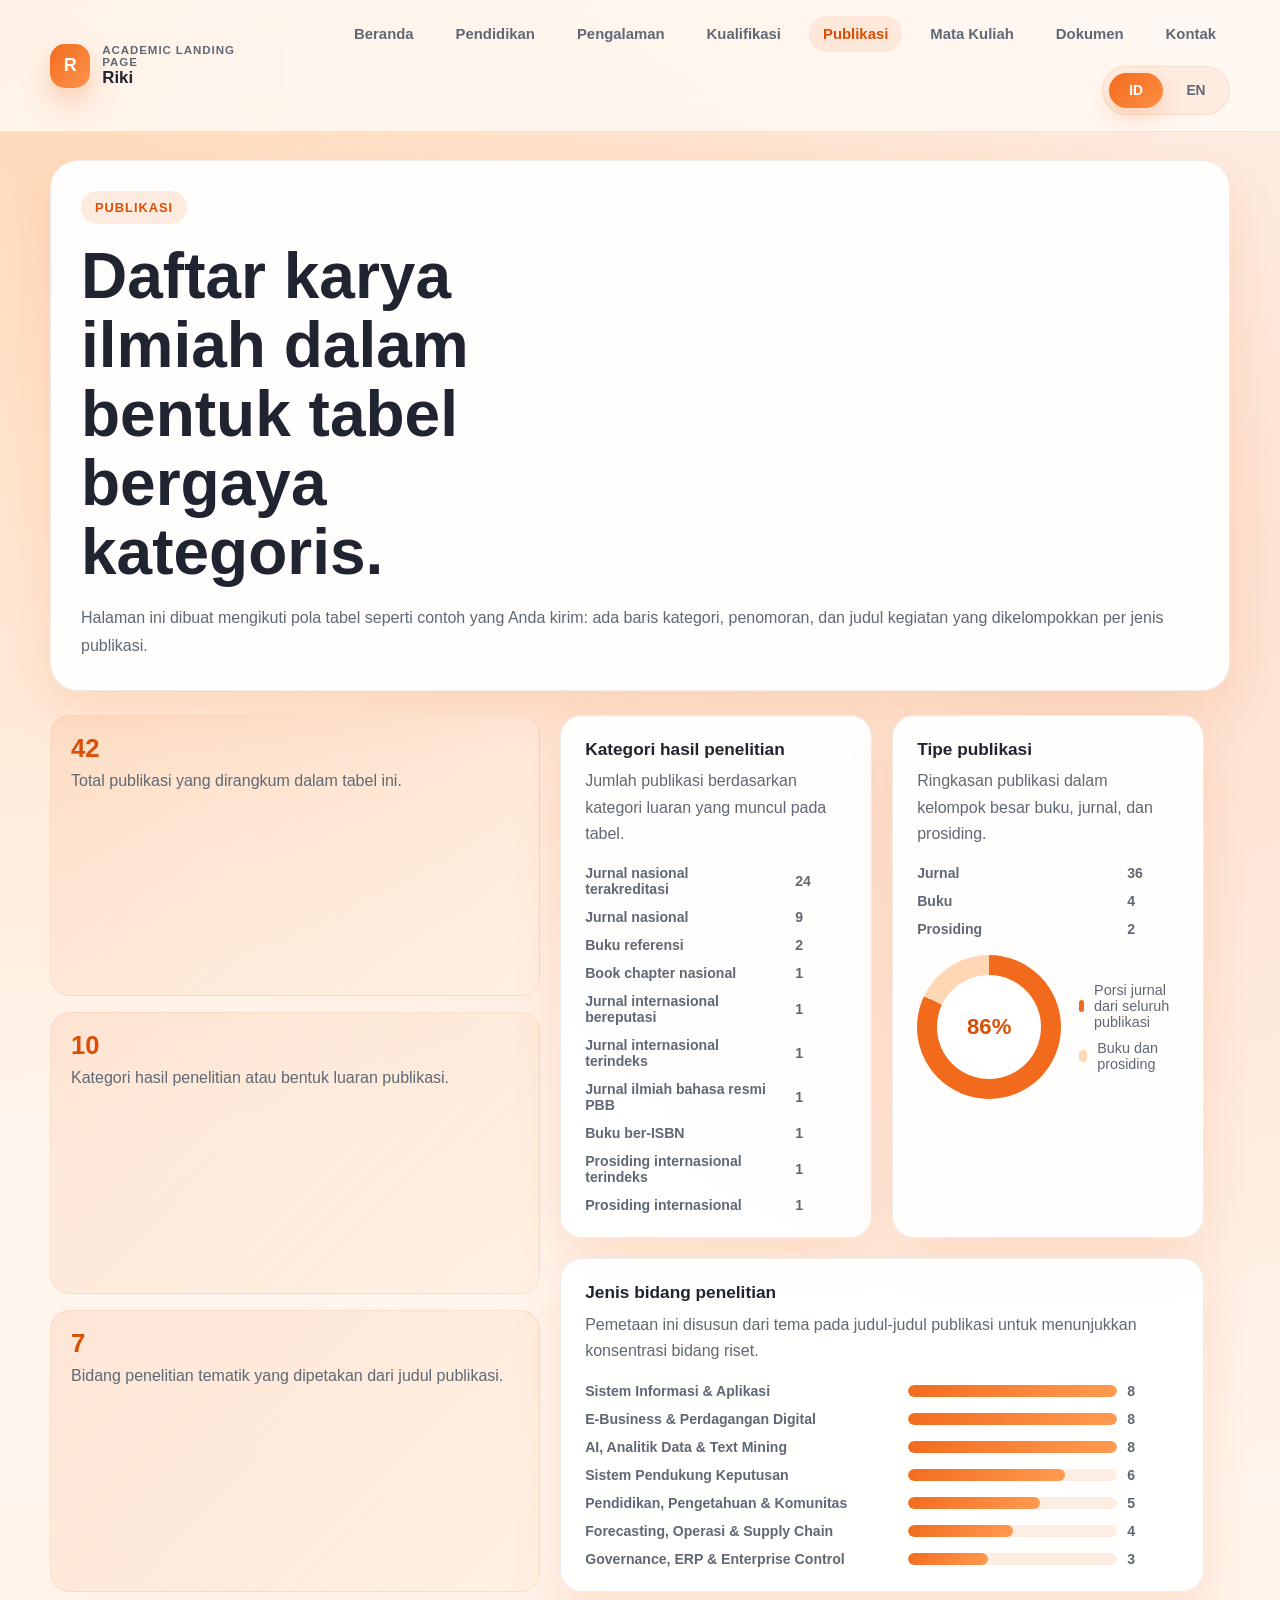
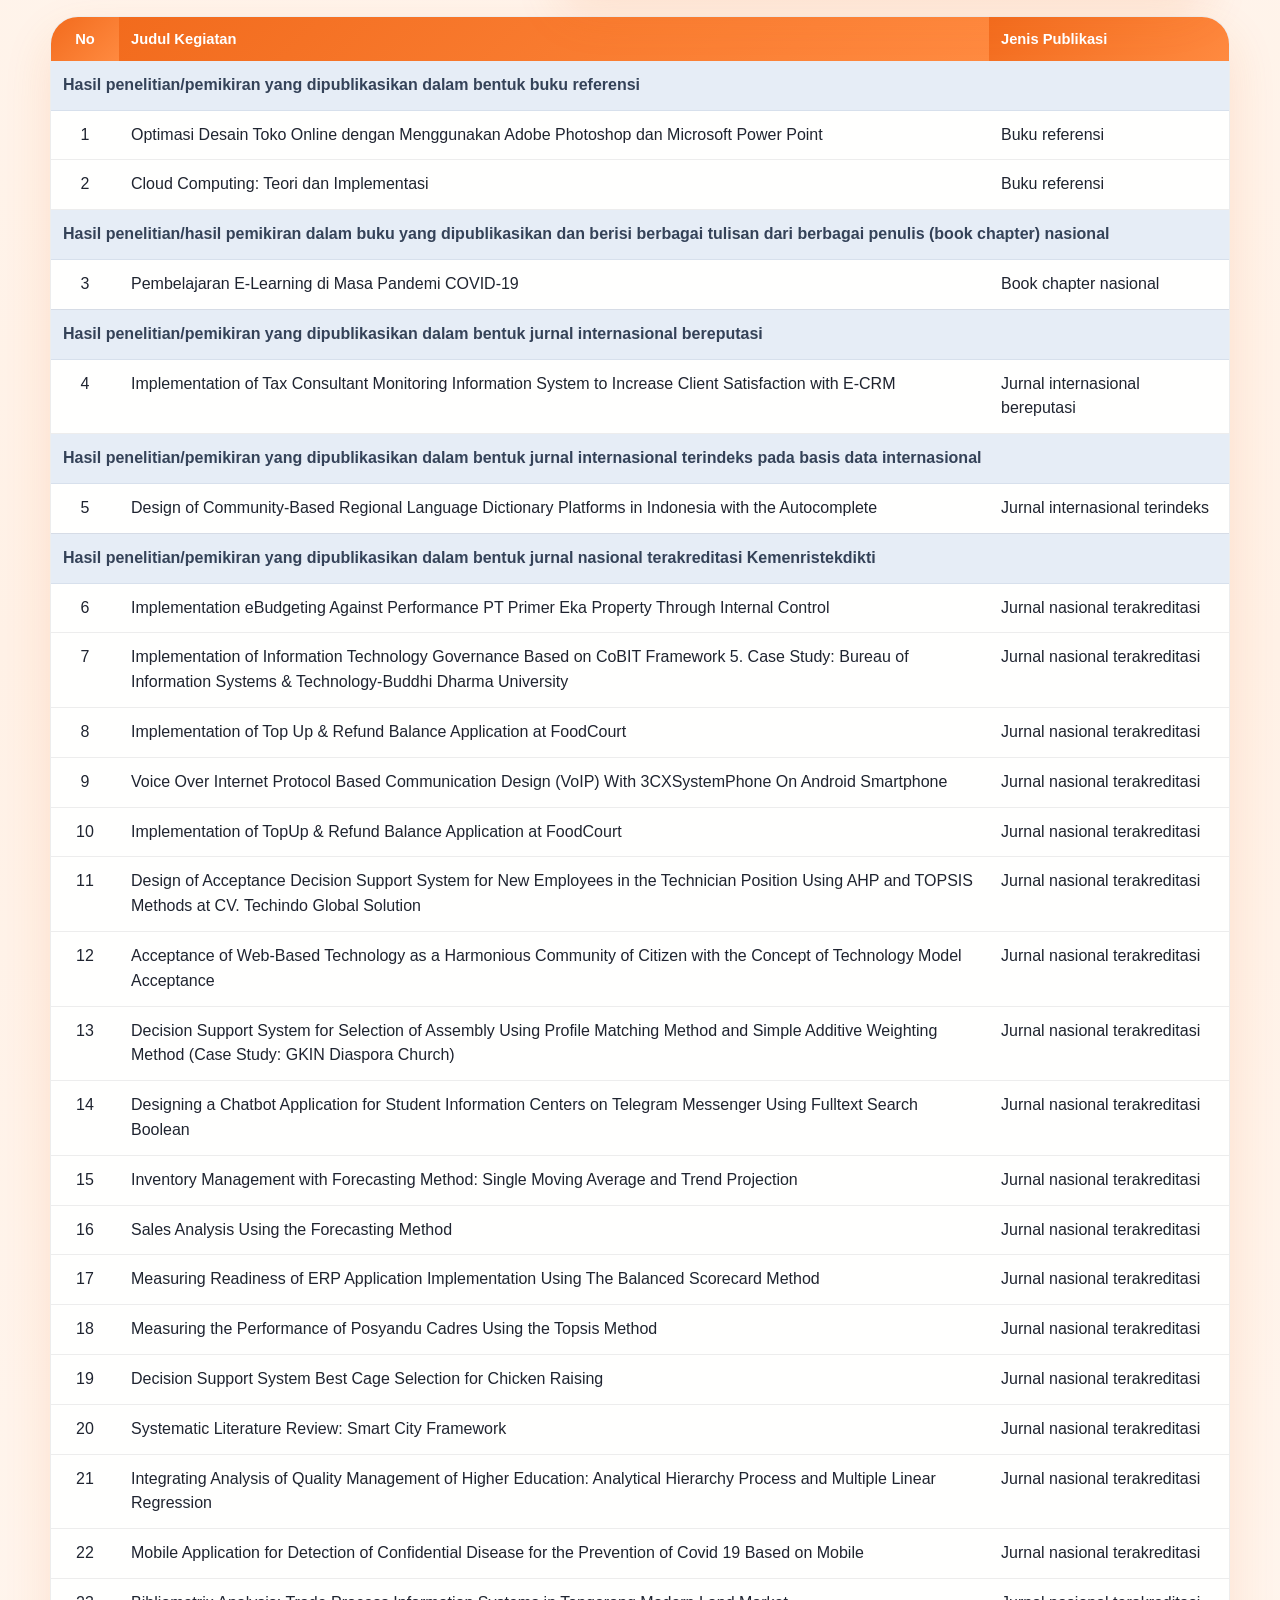
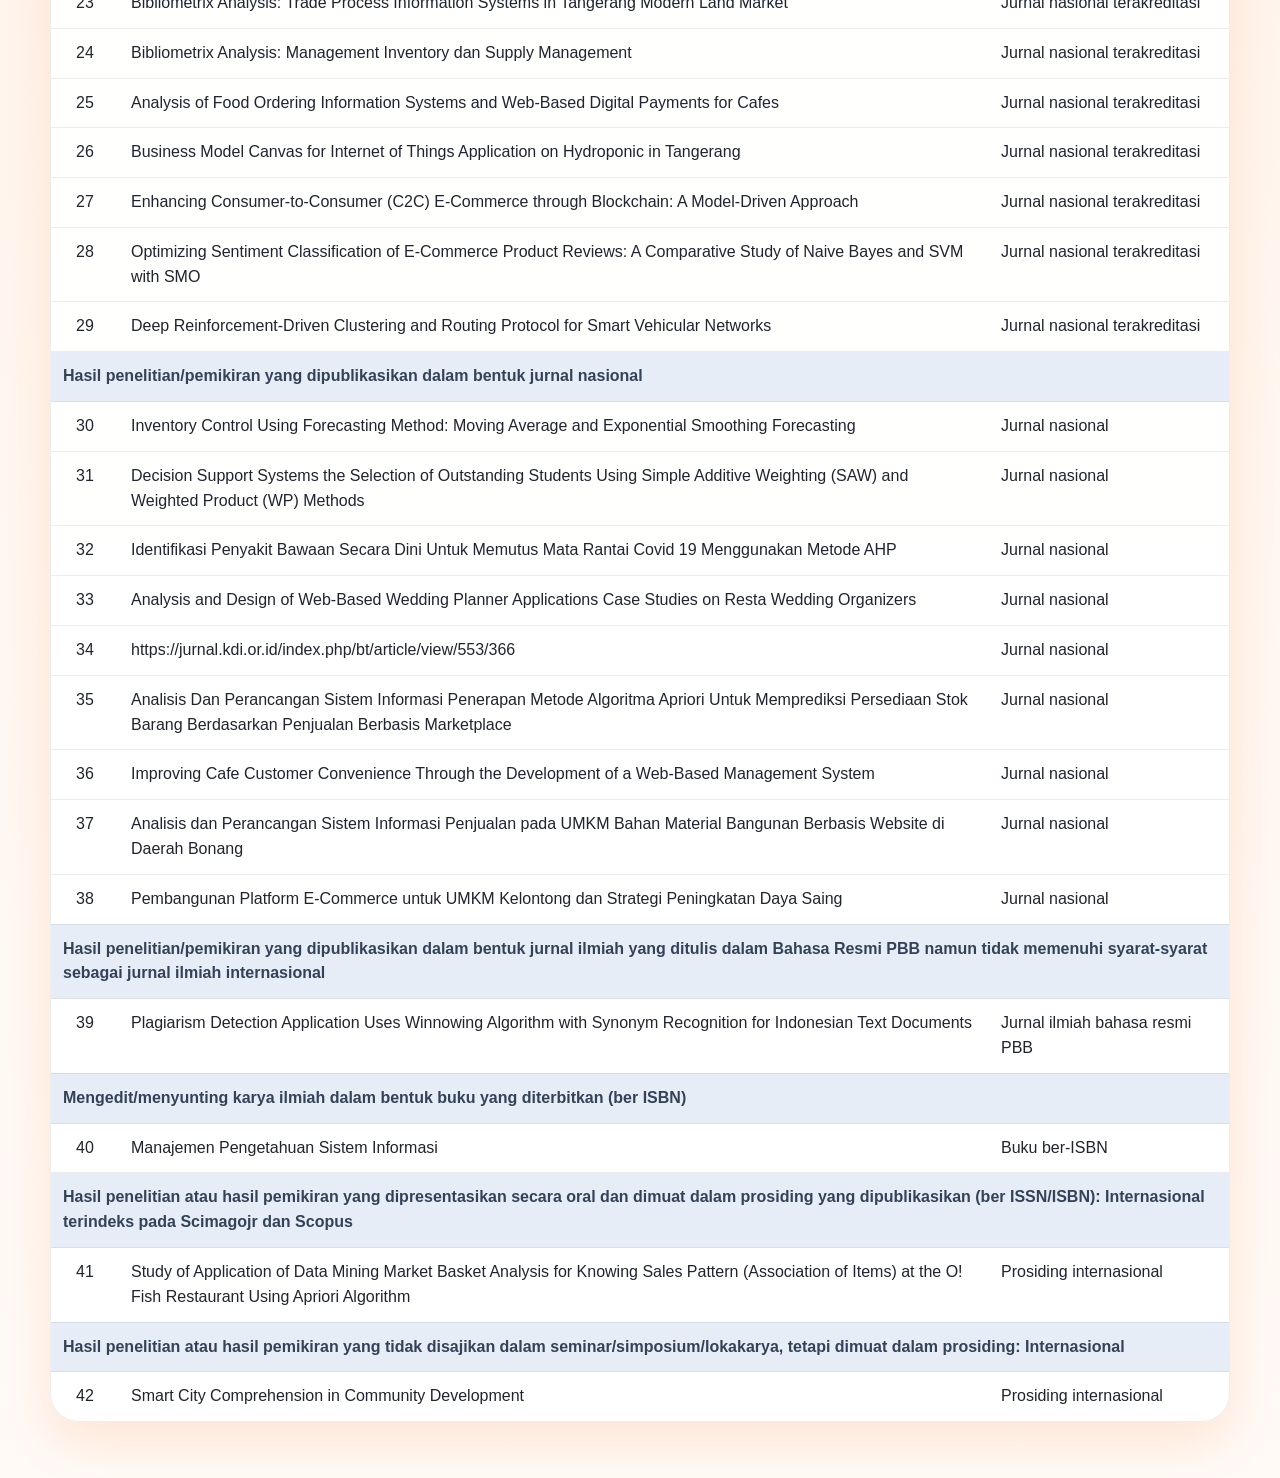
==== publikasi.html @ 432d778d "Initial site upload" ====
<!DOCTYPE html>
<html lang="id">
<head>
  <meta charset="UTF-8">
  <meta name="viewport" content="width=device-width, initial-scale=1.0">
  <title>Riki | Publikasi</title>
  <link rel="stylesheet" href="site.css">
</head>
<body data-title-id="Riki | Publikasi" data-title-en="Riki | Publications">
  <header class="site-header">
    <div class="container nav">
      <a class="brand" href="index.html">
        <div class="brand-mark">R</div>
        <div class="brand-copy">
          <small>Academic Landing Page</small>
          <strong>Riki</strong>
        </div>
      </a>
      <div class="nav-tools">
        <nav class="nav-links">
          <a href="index.html"><span class="lang-id">Beranda</span><span class="lang-en">Home</span></a>
          <a href="pendidikan.html"><span class="lang-id">Pendidikan</span><span class="lang-en">Education</span></a>
          <a href="pengalaman.html"><span class="lang-id">Pengalaman</span><span class="lang-en">Experience</span></a>
          <a href="kualifikasi.html"><span class="lang-id">Kualifikasi</span><span class="lang-en">Qualifications</span></a>
          <a class="active" href="publikasi.html"><span class="lang-id">Publikasi</span><span class="lang-en">Publications</span></a>
          <a href="mata-kuliah.html"><span class="lang-id">Mata Kuliah</span><span class="lang-en">Courses</span></a>
          <a href="dokumen.html"><span class="lang-id">Dokumen</span><span class="lang-en">Documents</span></a>
          <a href="kontak.html"><span class="lang-id">Kontak</span><span class="lang-en">Contact</span></a>
        </nav>
        <div class="lang-switcher" aria-label="Language switcher">
          <button class="lang-button" data-lang-switch="id" type="button">ID</button>
          <button class="lang-button" data-lang-switch="en" type="button">EN</button>
        </div>
      </div>
    </div>
  </header>
  <main>
    <section class="container page-hero">
      <span class="eyebrow"><span class="lang-id">Publikasi</span><span class="lang-en">Publications</span></span>
      <h1><span class="lang-id">Daftar karya ilmiah dalam bentuk tabel bergaya kategoris.</span><span class="lang-en">Scientific works listed in a categorized table format.</span></h1>
      <p>
        <span class="lang-id">Halaman ini dibuat mengikuti pola tabel seperti contoh yang Anda kirim: ada baris kategori, penomoran, dan judul kegiatan yang dikelompokkan per jenis publikasi.</span>
        <span class="lang-en">This page follows the table pattern from your example: category rows, numbering, and activity titles grouped by publication type.</span>
      </p>
    </section>
    <section class="container" style="margin-top: 24px;">
      <div class="dashboard-grid">
        <div class="dashboard-summary">
          <div class="summary-strip">
            <strong>42</strong>
            <span><span class="lang-id">Total publikasi yang dirangkum dalam tabel ini.</span><span class="lang-en">Total publications summarized in this table.</span></span>
          </div>
          <div class="summary-strip">
            <strong>10</strong>
            <span><span class="lang-id">Kategori hasil penelitian atau bentuk luaran publikasi.</span><span class="lang-en">Research-output categories or publication outcome forms.</span></span>
          </div>
          <div class="summary-strip">
            <strong>7</strong>
            <span><span class="lang-id">Bidang penelitian tematik yang dipetakan dari judul publikasi.</span><span class="lang-en">Thematic research fields mapped from publication titles.</span></span>
          </div>
        </div>
        <div class="chart-grid">
          <article class="chart-card">
            <h3><span class="lang-id">Kategori hasil penelitian</span><span class="lang-en">Research output categories</span></h3>
            <p><span class="lang-id">Jumlah publikasi berdasarkan kategori luaran yang muncul pada tabel.</span><span class="lang-en">Number of publications by output categories shown in the table.</span></p>
            <div class="bar-chart">
              <div class="bar-row bar-row-wide">
                <span><span class="lang-id">Jurnal nasional terakreditasi</span><span class="lang-en">Accredited national journal</span></span>
                <div class="bar-track"><div class="bar-fill" style="width: 100%;"></div></div>
                <span>24</span>
              </div>
              <div class="bar-row bar-row-wide">
                <span><span class="lang-id">Jurnal nasional</span><span class="lang-en">National journal</span></span>
                <div class="bar-track"><div class="bar-fill" style="width: 38%;"></div></div>
                <span>9</span>
              </div>
              <div class="bar-row bar-row-wide">
                <span><span class="lang-id">Buku referensi</span><span class="lang-en">Reference book</span></span>
                <div class="bar-track"><div class="bar-fill" style="width: 8%;"></div></div>
                <span>2</span>
              </div>
              <div class="bar-row bar-row-wide">
                <span><span class="lang-id">Book chapter nasional</span><span class="lang-en">National book chapter</span></span>
                <div class="bar-track"><div class="bar-fill" style="width: 4%;"></div></div>
                <span>1</span>
              </div>
              <div class="bar-row bar-row-wide">
                <span><span class="lang-id">Jurnal internasional bereputasi</span><span class="lang-en">Reputable international journal</span></span>
                <div class="bar-track"><div class="bar-fill" style="width: 4%;"></div></div>
                <span>1</span>
              </div>
              <div class="bar-row bar-row-wide">
                <span><span class="lang-id">Jurnal internasional terindeks</span><span class="lang-en">Indexed international journal</span></span>
                <div class="bar-track"><div class="bar-fill" style="width: 4%;"></div></div>
                <span>1</span>
              </div>
              <div class="bar-row bar-row-wide">
                <span><span class="lang-id">Jurnal ilmiah bahasa resmi PBB</span><span class="lang-en">UN-language scientific journal</span></span>
                <div class="bar-track"><div class="bar-fill" style="width: 4%;"></div></div>
                <span>1</span>
              </div>
              <div class="bar-row bar-row-wide">
                <span><span class="lang-id">Buku ber-ISBN</span><span class="lang-en">ISBN book</span></span>
                <div class="bar-track"><div class="bar-fill" style="width: 4%;"></div></div>
                <span>1</span>
              </div>
              <div class="bar-row bar-row-wide">
                <span><span class="lang-id">Prosiding internasional terindeks</span><span class="lang-en">Indexed international proceeding</span></span>
                <div class="bar-track"><div class="bar-fill" style="width: 4%;"></div></div>
                <span>1</span>
              </div>
              <div class="bar-row bar-row-wide">
                <span><span class="lang-id">Prosiding internasional</span><span class="lang-en">International proceeding</span></span>
                <div class="bar-track"><div class="bar-fill" style="width: 4%;"></div></div>
                <span>1</span>
              </div>
            </div>
          </article>
          <article class="chart-card">
            <h3><span class="lang-id">Tipe publikasi</span><span class="lang-en">Publication types</span></h3>
            <p><span class="lang-id">Ringkasan publikasi dalam kelompok besar buku, jurnal, dan prosiding.</span><span class="lang-en">Publication summary in the broader groups of books, journals, and proceedings.</span></p>
            <div class="bar-chart">
              <div class="bar-row bar-row-wide">
                <span><span class="lang-id">Jurnal</span><span class="lang-en">Journals</span></span>
                <div class="bar-track"><div class="bar-fill" style="width: 86%;"></div></div>
                <span>36</span>
              </div>
              <div class="bar-row bar-row-wide">
                <span><span class="lang-id">Buku</span><span class="lang-en">Books</span></span>
                <div class="bar-track"><div class="bar-fill" style="width: 10%;"></div></div>
                <span>4</span>
              </div>
              <div class="bar-row bar-row-wide">
                <span><span class="lang-id">Prosiding</span><span class="lang-en">Proceedings</span></span>
                <div class="bar-track"><div class="bar-fill" style="width: 5%;"></div></div>
                <span>2</span>
              </div>
            </div>
            <div class="donut-wrap">
              <div class="donut" data-value="86%"></div>
              <div class="legend">
                <div class="legend-item"><span class="legend-swatch"></span><span><span class="lang-id">Porsi jurnal dari seluruh publikasi</span><span class="lang-en">Journal share of all publications</span></span></div>
                <div class="legend-item"><span class="legend-swatch soft"></span><span><span class="lang-id">Buku dan prosiding</span><span class="lang-en">Books and proceedings</span></span></div>
              </div>
            </div>
          </article>
          <article class="chart-card" style="grid-column: 1 / -1;">
            <h3><span class="lang-id">Jenis bidang penelitian</span><span class="lang-en">Research field categories</span></h3>
            <p><span class="lang-id">Pemetaan ini disusun dari tema pada judul-judul publikasi untuk menunjukkan konsentrasi bidang riset.</span><span class="lang-en">This mapping is built from publication-title themes to show the concentration of research areas.</span></p>
            <div class="bar-chart">
              <div class="bar-row bar-row-wide">
                <span><span class="lang-id">Sistem Informasi & Aplikasi</span><span class="lang-en">Information Systems & Applications</span></span>
                <div class="bar-track"><div class="bar-fill" style="width: 100%;"></div></div>
                <span>8</span>
              </div>
              <div class="bar-row bar-row-wide">
                <span><span class="lang-id">E-Business & Perdagangan Digital</span><span class="lang-en">E-Business & Digital Commerce</span></span>
                <div class="bar-track"><div class="bar-fill" style="width: 100%;"></div></div>
                <span>8</span>
              </div>
              <div class="bar-row bar-row-wide">
                <span><span class="lang-id">AI, Analitik Data & Text Mining</span><span class="lang-en">AI, Data Analytics & Text Mining</span></span>
                <div class="bar-track"><div class="bar-fill" style="width: 100%;"></div></div>
                <span>8</span>
              </div>
              <div class="bar-row bar-row-wide">
                <span><span class="lang-id">Sistem Pendukung Keputusan</span><span class="lang-en">Decision Support Systems</span></span>
                <div class="bar-track"><div class="bar-fill" style="width: 75%;"></div></div>
                <span>6</span>
              </div>
              <div class="bar-row bar-row-wide">
                <span><span class="lang-id">Pendidikan, Pengetahuan & Komunitas</span><span class="lang-en">Education, Knowledge & Community</span></span>
                <div class="bar-track"><div class="bar-fill" style="width: 63%;"></div></div>
                <span>5</span>
              </div>
              <div class="bar-row bar-row-wide">
                <span><span class="lang-id">Forecasting, Operasi & Supply Chain</span><span class="lang-en">Forecasting, Operations & Supply Chain</span></span>
                <div class="bar-track"><div class="bar-fill" style="width: 50%;"></div></div>
                <span>4</span>
              </div>
              <div class="bar-row bar-row-wide">
                <span><span class="lang-id">Governance, ERP & Enterprise Control</span><span class="lang-en">Governance, ERP & Enterprise Control</span></span>
                <div class="bar-track"><div class="bar-fill" style="width: 38%;"></div></div>
                <span>3</span>
              </div>
            </div>
          </article>
        </div>
      </div>
    </section>
    <section class="container" style="margin-top: 24px;">
      <div class="table-wrap">
        <table>
          <thead>
            <tr>
              <th class="col-no">No</th>
              <th><span class="lang-id">Judul Kegiatan</span><span class="lang-en">Activity Title</span></th>
              <th class="col-type"><span class="lang-id">Jenis Publikasi</span><span class="lang-en">Publication Type</span></th>
            </tr>
          </thead>
          <tbody>
            <tr class="group-row"><td colspan="3">Hasil penelitian/pemikiran yang dipublikasikan dalam bentuk buku referensi</td></tr>
            <tr><td class="col-no">1</td><td>Optimasi Desain Toko Online dengan Menggunakan Adobe Photoshop dan Microsoft Power Point</td><td>Buku referensi</td></tr>
            <tr><td class="col-no">2</td><td>Cloud Computing: Teori dan Implementasi</td><td>Buku referensi</td></tr>

            <tr class="group-row"><td colspan="3">Hasil penelitian/hasil pemikiran dalam buku yang dipublikasikan dan berisi berbagai tulisan dari berbagai penulis (book chapter) nasional</td></tr>
            <tr><td class="col-no">3</td><td>Pembelajaran E-Learning di Masa Pandemi COVID-19</td><td>Book chapter nasional</td></tr>

            <tr class="group-row"><td colspan="3">Hasil penelitian/pemikiran yang dipublikasikan dalam bentuk jurnal internasional bereputasi</td></tr>
            <tr><td class="col-no">4</td><td>Implementation of Tax Consultant Monitoring Information System to Increase Client Satisfaction with E-CRM</td><td>Jurnal internasional bereputasi</td></tr>

            <tr class="group-row"><td colspan="3">Hasil penelitian/pemikiran yang dipublikasikan dalam bentuk jurnal internasional terindeks pada basis data internasional</td></tr>
            <tr><td class="col-no">5</td><td>Design of Community-Based Regional Language Dictionary Platforms in Indonesia with the Autocomplete</td><td>Jurnal internasional terindeks</td></tr>

            <tr class="group-row"><td colspan="3">Hasil penelitian/pemikiran yang dipublikasikan dalam bentuk jurnal nasional terakreditasi Kemenristekdikti</td></tr>
            <tr><td class="col-no">6</td><td>Implementation eBudgeting Against Performance PT Primer Eka Property Through Internal Control</td><td>Jurnal nasional terakreditasi</td></tr>
            <tr><td class="col-no">7</td><td>Implementation of Information Technology Governance Based on CoBIT Framework 5. Case Study: Bureau of Information Systems &amp; Technology-Buddhi Dharma University</td><td>Jurnal nasional terakreditasi</td></tr>
            <tr><td class="col-no">8</td><td>Implementation of Top Up &amp; Refund Balance Application at FoodCourt</td><td>Jurnal nasional terakreditasi</td></tr>
            <tr><td class="col-no">9</td><td>Voice Over Internet Protocol Based Communication Design (VoIP) With 3CXSystemPhone On Android Smartphone</td><td>Jurnal nasional terakreditasi</td></tr>
            <tr><td class="col-no">10</td><td>Implementation of TopUp &amp; Refund Balance Application at FoodCourt</td><td>Jurnal nasional terakreditasi</td></tr>
            <tr><td class="col-no">11</td><td>Design of Acceptance Decision Support System for New Employees in the Technician Position Using AHP and TOPSIS Methods at CV. Techindo Global Solution</td><td>Jurnal nasional terakreditasi</td></tr>
            <tr><td class="col-no">12</td><td>Acceptance of Web-Based Technology as a Harmonious Community of Citizen with the Concept of Technology Model Acceptance</td><td>Jurnal nasional terakreditasi</td></tr>
            <tr><td class="col-no">13</td><td>Decision Support System for Selection of Assembly Using Profile Matching Method and Simple Additive Weighting Method (Case Study: GKIN Diaspora Church)</td><td>Jurnal nasional terakreditasi</td></tr>
            <tr><td class="col-no">14</td><td>Designing a Chatbot Application for Student Information Centers on Telegram Messenger Using Fulltext Search Boolean</td><td>Jurnal nasional terakreditasi</td></tr>
            <tr><td class="col-no">15</td><td>Inventory Management with Forecasting Method: Single Moving Average and Trend Projection</td><td>Jurnal nasional terakreditasi</td></tr>
            <tr><td class="col-no">16</td><td>Sales Analysis Using the Forecasting Method</td><td>Jurnal nasional terakreditasi</td></tr>
            <tr><td class="col-no">17</td><td>Measuring Readiness of ERP Application Implementation Using The Balanced Scorecard Method</td><td>Jurnal nasional terakreditasi</td></tr>
            <tr><td class="col-no">18</td><td>Measuring the Performance of Posyandu Cadres Using the Topsis Method</td><td>Jurnal nasional terakreditasi</td></tr>
            <tr><td class="col-no">19</td><td>Decision Support System Best Cage Selection for Chicken Raising</td><td>Jurnal nasional terakreditasi</td></tr>
            <tr><td class="col-no">20</td><td>Systematic Literature Review: Smart City Framework</td><td>Jurnal nasional terakreditasi</td></tr>
            <tr><td class="col-no">21</td><td>Integrating Analysis of Quality Management of Higher Education: Analytical Hierarchy Process and Multiple Linear Regression</td><td>Jurnal nasional terakreditasi</td></tr>
            <tr><td class="col-no">22</td><td>Mobile Application for Detection of Confidential Disease for the Prevention of Covid 19 Based on Mobile</td><td>Jurnal nasional terakreditasi</td></tr>
            <tr><td class="col-no">23</td><td>Bibliometrix Analysis: Trade Process Information Systems in Tangerang Modern Land Market</td><td>Jurnal nasional terakreditasi</td></tr>
            <tr><td class="col-no">24</td><td>Bibliometrix Analysis: Management Inventory dan Supply Management</td><td>Jurnal nasional terakreditasi</td></tr>
            <tr><td class="col-no">25</td><td>Analysis of Food Ordering Information Systems and Web-Based Digital Payments for Cafes</td><td>Jurnal nasional terakreditasi</td></tr>
            <tr><td class="col-no">26</td><td>Business Model Canvas for Internet of Things Application on Hydroponic in Tangerang</td><td>Jurnal nasional terakreditasi</td></tr>
            <tr><td class="col-no">27</td><td>Enhancing Consumer-to-Consumer (C2C) E-Commerce through Blockchain: A Model-Driven Approach</td><td>Jurnal nasional terakreditasi</td></tr>
            <tr><td class="col-no">28</td><td>Optimizing Sentiment Classification of E-Commerce Product Reviews: A Comparative Study of Naive Bayes and SVM with SMO</td><td>Jurnal nasional terakreditasi</td></tr>
            <tr><td class="col-no">29</td><td>Deep Reinforcement-Driven Clustering and Routing Protocol for Smart Vehicular Networks</td><td>Jurnal nasional terakreditasi</td></tr>

            <tr class="group-row"><td colspan="3">Hasil penelitian/pemikiran yang dipublikasikan dalam bentuk jurnal nasional</td></tr>
            <tr><td class="col-no">30</td><td>Inventory Control Using Forecasting Method: Moving Average and Exponential Smoothing Forecasting</td><td>Jurnal nasional</td></tr>
            <tr><td class="col-no">31</td><td>Decision Support Systems the Selection of Outstanding Students Using Simple Additive Weighting (SAW) and Weighted Product (WP) Methods</td><td>Jurnal nasional</td></tr>
            <tr><td class="col-no">32</td><td>Identifikasi Penyakit Bawaan Secara Dini Untuk Memutus Mata Rantai Covid 19 Menggunakan Metode AHP</td><td>Jurnal nasional</td></tr>
            <tr><td class="col-no">33</td><td>Analysis and Design of Web-Based Wedding Planner Applications Case Studies on Resta Wedding Organizers</td><td>Jurnal nasional</td></tr>
            <tr><td class="col-no">34</td><td>https://jurnal.kdi.or.id/index.php/bt/article/view/553/366</td><td>Jurnal nasional</td></tr>
            <tr><td class="col-no">35</td><td>Analisis Dan Perancangan Sistem Informasi Penerapan Metode Algoritma Apriori Untuk Memprediksi Persediaan Stok Barang Berdasarkan Penjualan Berbasis Marketplace</td><td>Jurnal nasional</td></tr>
            <tr><td class="col-no">36</td><td>Improving Cafe Customer Convenience Through the Development of a Web-Based Management System</td><td>Jurnal nasional</td></tr>
            <tr><td class="col-no">37</td><td>Analisis dan Perancangan Sistem Informasi Penjualan pada UMKM Bahan Material Bangunan Berbasis Website di Daerah Bonang</td><td>Jurnal nasional</td></tr>
            <tr><td class="col-no">38</td><td>Pembangunan Platform E-Commerce untuk UMKM Kelontong dan Strategi Peningkatan Daya Saing</td><td>Jurnal nasional</td></tr>

            <tr class="group-row"><td colspan="3">Hasil penelitian/pemikiran yang dipublikasikan dalam bentuk jurnal ilmiah yang ditulis dalam Bahasa Resmi PBB namun tidak memenuhi syarat-syarat sebagai jurnal ilmiah internasional</td></tr>
            <tr><td class="col-no">39</td><td>Plagiarism Detection Application Uses Winnowing Algorithm with Synonym Recognition for Indonesian Text Documents</td><td>Jurnal ilmiah bahasa resmi PBB</td></tr>

            <tr class="group-row"><td colspan="3">Mengedit/menyunting karya ilmiah dalam bentuk buku yang diterbitkan (ber ISBN)</td></tr>
            <tr><td class="col-no">40</td><td>Manajemen Pengetahuan Sistem Informasi</td><td>Buku ber-ISBN</td></tr>

            <tr class="group-row"><td colspan="3">Hasil penelitian atau hasil pemikiran yang dipresentasikan secara oral dan dimuat dalam prosiding yang dipublikasikan (ber ISSN/ISBN): Internasional terindeks pada Scimagojr dan Scopus</td></tr>
            <tr><td class="col-no">41</td><td>Study of Application of Data Mining Market Basket Analysis for Knowing Sales Pattern (Association of Items) at the O! Fish Restaurant Using Apriori Algorithm</td><td>Prosiding internasional</td></tr>

            <tr class="group-row"><td colspan="3">Hasil penelitian atau hasil pemikiran yang tidak disajikan dalam seminar/simposium/lokakarya, tetapi dimuat dalam prosiding: Internasional</td></tr>
            <tr><td class="col-no">42</td><td>Smart City Comprehension in Community Development</td><td>Prosiding internasional</td></tr>
          </tbody>
        </table>
      </div>
    </section>
  </main>
  <script src="site.js"></script>
</body>
</html>
---- site.css ----
:root {
  --bg: #fff6ef;
  --surface: rgba(255, 255, 255, 0.94);
  --surface-strong: #ffffff;
  --ink: #1f2430;
  --muted: #5f6875;
  --orange: #f26b1d;
  --orange-deep: #d94f04;
  --orange-soft: #fff0e1;
  --line: rgba(31, 36, 48, 0.1);
  --shadow: 0 20px 48px rgba(242, 107, 29, 0.14);
  --radius-xl: 28px;
  --radius-lg: 22px;
  --radius-md: 16px;
  --max: 1180px;
}

* {
  box-sizing: border-box;
}

html {
  scroll-behavior: smooth;
}

body {
  margin: 0;
  color: var(--ink);
  font-family: Arial, Helvetica, sans-serif;
  background:
    radial-gradient(circle at top left, rgba(255, 172, 102, 0.45), transparent 24%),
    radial-gradient(circle at 85% 12%, rgba(242, 107, 29, 0.18), transparent 22%),
    linear-gradient(180deg, #fffaf5 0%, #fff1e6 48%, #fffaf6 100%);
}

body.site-locked {
  overflow: hidden;
}

body::before {
  content: "";
  position: fixed;
  inset: 0;
  pointer-events: none;
  background:
    linear-gradient(rgba(255, 255, 255, 0.45) 1px, transparent 1px),
    linear-gradient(90deg, rgba(255, 255, 255, 0.45) 1px, transparent 1px);
  background-size: 36px 36px;
  mask-image: linear-gradient(180deg, rgba(0, 0, 0, 0.45), transparent 80%);
  opacity: 0.18;
}

a {
  color: inherit;
  text-decoration: none;
}

img {
  display: block;
  max-width: 100%;
}

.container {
  width: min(calc(100% - 32px), var(--max));
  margin: 0 auto;
}

.site-header {
  position: sticky;
  top: 0;
  z-index: 20;
  backdrop-filter: blur(16px);
  background: rgba(255, 249, 244, 0.82);
  border-bottom: 1px solid rgba(31, 36, 48, 0.08);
}

.nav {
  display: flex;
  justify-content: space-between;
  align-items: center;
  gap: 20px;
  padding: 16px 0;
}

.brand {
  display: flex;
  align-items: center;
  gap: 12px;
  font-weight: 800;
}

.brand-mark {
  width: 44px;
  height: 44px;
  display: grid;
  place-items: center;
  border-radius: 15px;
  color: #fff;
  font-size: 1.12rem;
  background: linear-gradient(135deg, var(--orange), #ff954d);
  box-shadow: 0 14px 30px rgba(242, 107, 29, 0.3);
}

.brand-copy small {
  display: block;
  color: var(--muted);
  font-size: 0.72rem;
  text-transform: uppercase;
  letter-spacing: 0.08em;
}

.brand-copy strong {
  display: block;
  font-size: 1.05rem;
}

.nav-links {
  display: flex;
  flex-wrap: wrap;
  justify-content: flex-end;
  gap: 10px 14px;
}

.nav-tools {
  display: flex;
  align-items: center;
  gap: 14px;
  flex-wrap: wrap;
  justify-content: flex-end;
}

.nav-links a {
  padding: 10px 14px;
  border-radius: 999px;
  color: var(--muted);
  font-size: 0.93rem;
  font-weight: 700;
}

.nav-links a:hover,
.nav-links a.active {
  color: var(--orange-deep);
  background: rgba(242, 107, 29, 0.1);
}

.lang-switcher {
  display: inline-flex;
  align-items: center;
  gap: 6px;
  padding: 6px;
  border-radius: 999px;
  background: rgba(242, 107, 29, 0.08);
  border: 1px solid rgba(242, 107, 29, 0.12);
}

.lang-button {
  min-width: 54px;
  border: 0;
  background: transparent;
  color: var(--muted);
  font: inherit;
  font-size: 0.86rem;
  font-weight: 800;
  padding: 10px 12px;
  border-radius: 999px;
  cursor: pointer;
}

.lang-button.active {
  background: linear-gradient(135deg, var(--orange), #ff8f44);
  color: #fff;
  box-shadow: 0 10px 22px rgba(242, 107, 29, 0.22);
}

html[data-lang="id"] .lang-en,
html[data-lang="en"] .lang-id {
  display: none;
}

main {
  padding: 28px 0 56px;
}

.panel,
.hero-card,
.page-hero,
.card,
.table-wrap,
.contact-card,
.gallery-card,
.course-card,
.footer-card {
  background: var(--surface);
  border: 1px solid rgba(31, 36, 48, 0.08);
  border-radius: var(--radius-xl);
  box-shadow: var(--shadow);
}

.hero-card,
.page-hero,
.card,
.contact-card,
.course-card,
.footer-card,
.panel {
  padding: 30px;
}

.hero-grid,
.two-col,
.three-col,
.contact-grid,
.gallery-grid,
.course-grid,
.quick-grid {
  display: grid;
  gap: 20px;
}

.hero-grid {
  grid-template-columns: 1.1fr 0.9fr;
  align-items: stretch;
}

.two-col {
  grid-template-columns: repeat(2, 1fr);
}

.three-col {
  grid-template-columns: repeat(3, 1fr);
}

.contact-grid {
  grid-template-columns: repeat(4, 1fr);
}

.gallery-grid {
  grid-template-columns: repeat(2, 1fr);
}

.course-grid {
  grid-template-columns: repeat(2, 1fr);
}

.quick-grid {
  grid-template-columns: repeat(4, 1fr);
}

.eyebrow {
  display: inline-flex;
  align-items: center;
  gap: 10px;
  padding: 9px 14px;
  border-radius: 999px;
  background: rgba(242, 107, 29, 0.12);
  color: var(--orange-deep);
  font-size: 0.8rem;
  font-weight: 700;
  text-transform: uppercase;
  letter-spacing: 0.08em;
}

h1,
h2,
h3 {
  margin: 0;
  line-height: 1.08;
  font-family: Arial, Helvetica, sans-serif;
}

.hero-card h1,
.page-hero h1 {
  margin-top: 18px;
  font-size: clamp(2.4rem, 5vw, 4.5rem);
  max-width: 11ch;
}

.page-hero h1 {
  max-width: 14ch;
}

.hero-card p,
.page-hero p,
.card p,
.contact-card p,
.course-card p,
.footer-card p,
.panel p {
  margin: 16px 0 0;
  color: var(--muted);
  line-height: 1.75;
}

.actions,
.chip-row,
.footer-actions,
.resource-row {
  display: flex;
  flex-wrap: wrap;
  gap: 12px;
}

.actions,
.footer-actions {
  margin-top: 24px;
}

.button,
.resource-row a,
.contact-card a {
  min-height: 48px;
  display: inline-flex;
  align-items: center;
  justify-content: center;
  padding: 0 18px;
  border-radius: 999px;
  font-weight: 800;
}

.button-primary {
  color: #fff;
  background: linear-gradient(135deg, var(--orange), #ff8e42);
  box-shadow: 0 14px 30px rgba(242, 107, 29, 0.24);
}

.button-secondary,
.resource-row a,
.contact-card a {
  background: #fff;
  border: 1px solid rgba(31, 36, 48, 0.1);
  color: var(--orange-deep);
}

.metric-grid {
  display: grid;
  grid-template-columns: repeat(3, 1fr);
  gap: 14px;
  margin-top: 28px;
}

.metric {
  padding: 18px;
  border-radius: var(--radius-md);
  border: 1px solid rgba(242, 107, 29, 0.12);
  background: linear-gradient(180deg, rgba(255,255,255,0.85), rgba(255,236,217,0.72));
}

.metric strong {
  display: block;
  color: var(--orange-deep);
  font-size: 1.25rem;
}

.metric span {
  display: block;
  margin-top: 6px;
  color: var(--muted);
  font-size: 0.92rem;
  line-height: 1.45;
}

.portrait-wrap {
  overflow: hidden;
  min-height: 380px;
  border-radius: 24px;
  background: linear-gradient(180deg, #fff0e1, #ffe2c5);
}

.portrait-wrap img {
  width: 100%;
  height: 100%;
  object-fit: cover;
  object-position: center top;
  filter: contrast(1.03) saturate(1.04);
}

.mini-profile {
  padding: 24px;
  border-radius: 24px;
  border: 1px solid var(--line);
  background: rgba(255, 255, 255, 0.94);
}

.mini-profile dl {
  margin: 0;
  display: grid;
  grid-template-columns: auto 1fr;
  gap: 10px 14px;
}

.mini-profile dt {
  font-weight: 700;
}

.mini-profile dd {
  margin: 0;
  color: var(--muted);
}

.section-head {
  display: flex;
  justify-content: space-between;
  align-items: end;
  gap: 20px;
  margin: 0 0 20px;
}

.section-kicker {
  display: block;
  color: var(--orange-deep);
  font-size: 0.8rem;
  font-weight: 800;
  letter-spacing: 0.08em;
  text-transform: uppercase;
  margin-bottom: 8px;
}

.section-title {
  font-size: clamp(1.8rem, 4vw, 2.8rem);
  max-width: 14ch;
}

.section-note {
  max-width: 58ch;
  color: var(--muted);
  line-height: 1.72;
}

.chip {
  padding: 8px 12px;
  border-radius: 999px;
  background: rgba(242, 107, 29, 0.1);
  color: var(--orange-deep);
  font-size: 0.88rem;
  font-weight: 700;
}

.timeline {
  display: grid;
  gap: 16px;
}

.timeline-item {
  padding: 22px;
  border-radius: var(--radius-lg);
  border: 1px solid rgba(31, 36, 48, 0.08);
  background: rgba(255, 255, 255, 0.92);
}

.timeline-year {
  display: inline-block;
  margin-bottom: 10px;
  color: var(--orange-deep);
  font-size: 0.82rem;
  font-weight: 800;
  letter-spacing: 0.08em;
  text-transform: uppercase;
}

.table-wrap {
  overflow-x: auto;
}

table {
  width: 100%;
  border-collapse: collapse;
}

thead th {
  padding: 14px 12px;
  text-align: left;
  font-size: 0.92rem;
  color: #fff;
  background: linear-gradient(135deg, var(--orange), #ff8a40);
}

tbody td {
  padding: 12px;
  vertical-align: top;
  border-bottom: 1px solid rgba(31, 36, 48, 0.08);
  line-height: 1.55;
}

tbody tr:last-child td {
  border-bottom: none;
}

.group-row td {
  padding: 12px;
  background: #e6edf6;
  color: #344258;
  font-weight: 700;
  border-bottom: 1px solid #d7e0ec;
}

.col-no {
  width: 68px;
  text-align: center;
}

.col-type {
  width: 240px;
}

.col-year {
  width: 88px;
  text-align: center;
}

.muted {
  color: var(--muted);
}

.gallery-card {
  overflow: hidden;
}

.gallery-card img {
  width: 100%;
  aspect-ratio: 4 / 5;
  object-fit: contain;
  object-position: center top;
  background: #ffe9d4;
  border-bottom: 1px solid var(--line);
}

.gallery-copy {
  padding: 22px;
}

.gallery-label {
  display: inline-block;
  margin-bottom: 10px;
  color: var(--orange-deep);
  font-size: 0.8rem;
  font-weight: 800;
  letter-spacing: 0.08em;
  text-transform: uppercase;
}

.course-card ul {
  margin: 16px 0 0;
  padding-left: 18px;
  color: var(--muted);
  line-height: 1.82;
}

.course-card a {
  color: var(--orange-deep);
  font-weight: 700;
}

.footer-card {
  margin-top: 24px;
  background: linear-gradient(135deg, #ff812d, #ea5d16 58%, #cc4305);
  color: #fff;
}

.footer-card p {
  color: rgba(255, 255, 255, 0.88);
}

.footer-actions a {
  min-height: 46px;
  padding: 0 16px;
  border-radius: 999px;
  background: rgba(255, 255, 255, 0.18);
  color: #fff;
  font-weight: 800;
}

.list-plain {
  margin: 14px 0 0;
  padding-left: 18px;
  color: var(--muted);
  line-height: 1.8;
}

.dashboard-grid,
.chart-grid {
  display: grid;
  gap: 20px;
}

.dashboard-grid {
  grid-template-columns: 0.95fr 1.05fr;
  margin-top: 24px;
}

.chart-grid {
  grid-template-columns: repeat(2, 1fr);
}

.chart-card {
  padding: 24px;
  border-radius: var(--radius-lg);
  border: 1px solid rgba(31, 36, 48, 0.08);
  background: rgba(255, 255, 255, 0.94);
  box-shadow: var(--shadow);
}

.chart-card h3 {
  font-size: 1.08rem;
}

.chart-card p {
  margin: 10px 0 0;
  color: var(--muted);
  line-height: 1.65;
}

.bar-chart {
  display: grid;
  gap: 12px;
  margin-top: 18px;
}

.bar-row {
  display: grid;
  grid-template-columns: 110px 1fr 52px;
  gap: 10px;
  align-items: center;
}

.bar-row-wide {
  grid-template-columns: minmax(190px, 1.5fr) 1fr 52px;
}

.bar-row span {
  font-size: 0.88rem;
  color: var(--muted);
  font-weight: 700;
}

.bar-track {
  height: 12px;
  border-radius: 999px;
  overflow: hidden;
  background: rgba(242, 107, 29, 0.12);
}

.bar-fill {
  height: 100%;
  border-radius: 999px;
  background: linear-gradient(135deg, var(--orange), #ff9c52);
}

.donut-wrap {
  display: flex;
  align-items: center;
  gap: 18px;
  margin-top: 18px;
}

.donut {
  width: 144px;
  height: 144px;
  border-radius: 50%;
  background: conic-gradient(var(--orange) 0 82%, #ffd7b4 82% 100%);
  position: relative;
  flex-shrink: 0;
}

.donut::after {
  content: attr(data-value);
  position: absolute;
  inset: 20px;
  display: grid;
  place-items: center;
  background: #fff;
  border-radius: 50%;
  color: var(--orange-deep);
  font-size: 1.38rem;
  font-weight: 800;
}

.legend {
  display: grid;
  gap: 10px;
}

.legend-item {
  display: flex;
  align-items: center;
  gap: 10px;
  color: var(--muted);
  font-size: 0.9rem;
}

.legend-swatch {
  width: 12px;
  height: 12px;
  border-radius: 999px;
  background: var(--orange);
}

.legend-swatch.soft {
  background: #ffd7b4;
}

.line-chart {
  margin-top: 18px;
  padding: 12px;
  border-radius: 18px;
  background: linear-gradient(180deg, rgba(255, 240, 225, 0.9), rgba(255, 255, 255, 0.92));
}

.line-chart svg {
  width: 100%;
  height: auto;
}

.axis-labels {
  display: flex;
  justify-content: space-between;
  margin-top: 8px;
  color: var(--muted);
  font-size: 0.82rem;
  font-weight: 700;
}

.dashboard-summary {
  display: grid;
  gap: 16px;
}

.summary-strip {
  padding: 18px 20px;
  border-radius: 20px;
  background: linear-gradient(135deg, rgba(242, 107, 29, 0.1), rgba(255, 240, 225, 0.95));
  border: 1px solid rgba(242, 107, 29, 0.12);
}

.summary-strip strong {
  display: block;
  font-size: 1.6rem;
  color: var(--orange-deep);
}

.summary-strip span {
  display: block;
  margin-top: 6px;
  color: var(--muted);
  line-height: 1.55;
}

.access-gate {
  position: fixed;
  inset: 0;
  z-index: 100;
  display: grid;
  place-items: center;
  padding: 24px;
  background: rgba(31, 36, 48, 0.52);
  backdrop-filter: blur(14px);
}

.access-card {
  width: min(100%, 460px);
  padding: 32px;
  border-radius: var(--radius-xl);
  border: 1px solid rgba(255, 255, 255, 0.18);
  background: rgba(255, 250, 245, 0.98);
  box-shadow: 0 24px 60px rgba(31, 36, 48, 0.24);
}

.access-card h2 {
  margin-top: 18px;
  font-size: clamp(1.8rem, 3vw, 2.5rem);
}

.access-card p {
  margin: 14px 0 0;
  color: var(--muted);
  line-height: 1.7;
}

.access-form {
  display: grid;
  gap: 12px;
  margin-top: 22px;
}

.access-label {
  font-size: 0.9rem;
  font-weight: 700;
  color: var(--orange-deep);
}

.access-input {
  min-height: 52px;
  width: 100%;
  padding: 0 16px;
  border-radius: 16px;
  border: 1px solid rgba(31, 36, 48, 0.14);
  background: #fff;
  color: var(--ink);
  font: inherit;
}

.access-input:focus {
  outline: 2px solid rgba(242, 107, 29, 0.22);
  border-color: rgba(242, 107, 29, 0.4);
}

.access-button {
  width: 100%;
}

.access-error {
  color: var(--orange-deep);
  font-size: 0.9rem;
  font-weight: 700;
}

@media (max-width: 1024px) {
  .hero-grid,
  .two-col,
  .three-col,
  .contact-grid,
  .gallery-grid,
  .course-grid,
  .quick-grid,
  .metric-grid,
  .dashboard-grid,
  .chart-grid {
    grid-template-columns: 1fr;
  }
}

@media (max-width: 760px) {
  .nav {
    flex-direction: column;
    align-items: flex-start;
  }

  .nav-tools {
    width: 100%;
    align-items: flex-start;
    justify-content: flex-start;
  }

  .hero-card,
  .page-hero,
  .card,
  .contact-card,
  .course-card,
  .footer-card,
  .panel {
    padding: 22px;
  }

  .section-head {
    flex-direction: column;
    align-items: flex-start;
  }

  .hero-card h1,
  .page-hero h1 {
    max-width: none;
  }

  .col-type {
    width: 160px;
  }

  .bar-row {
    grid-template-columns: 1fr;
  }

  .donut-wrap {
    flex-direction: column;
    align-items: flex-start;
  }
}
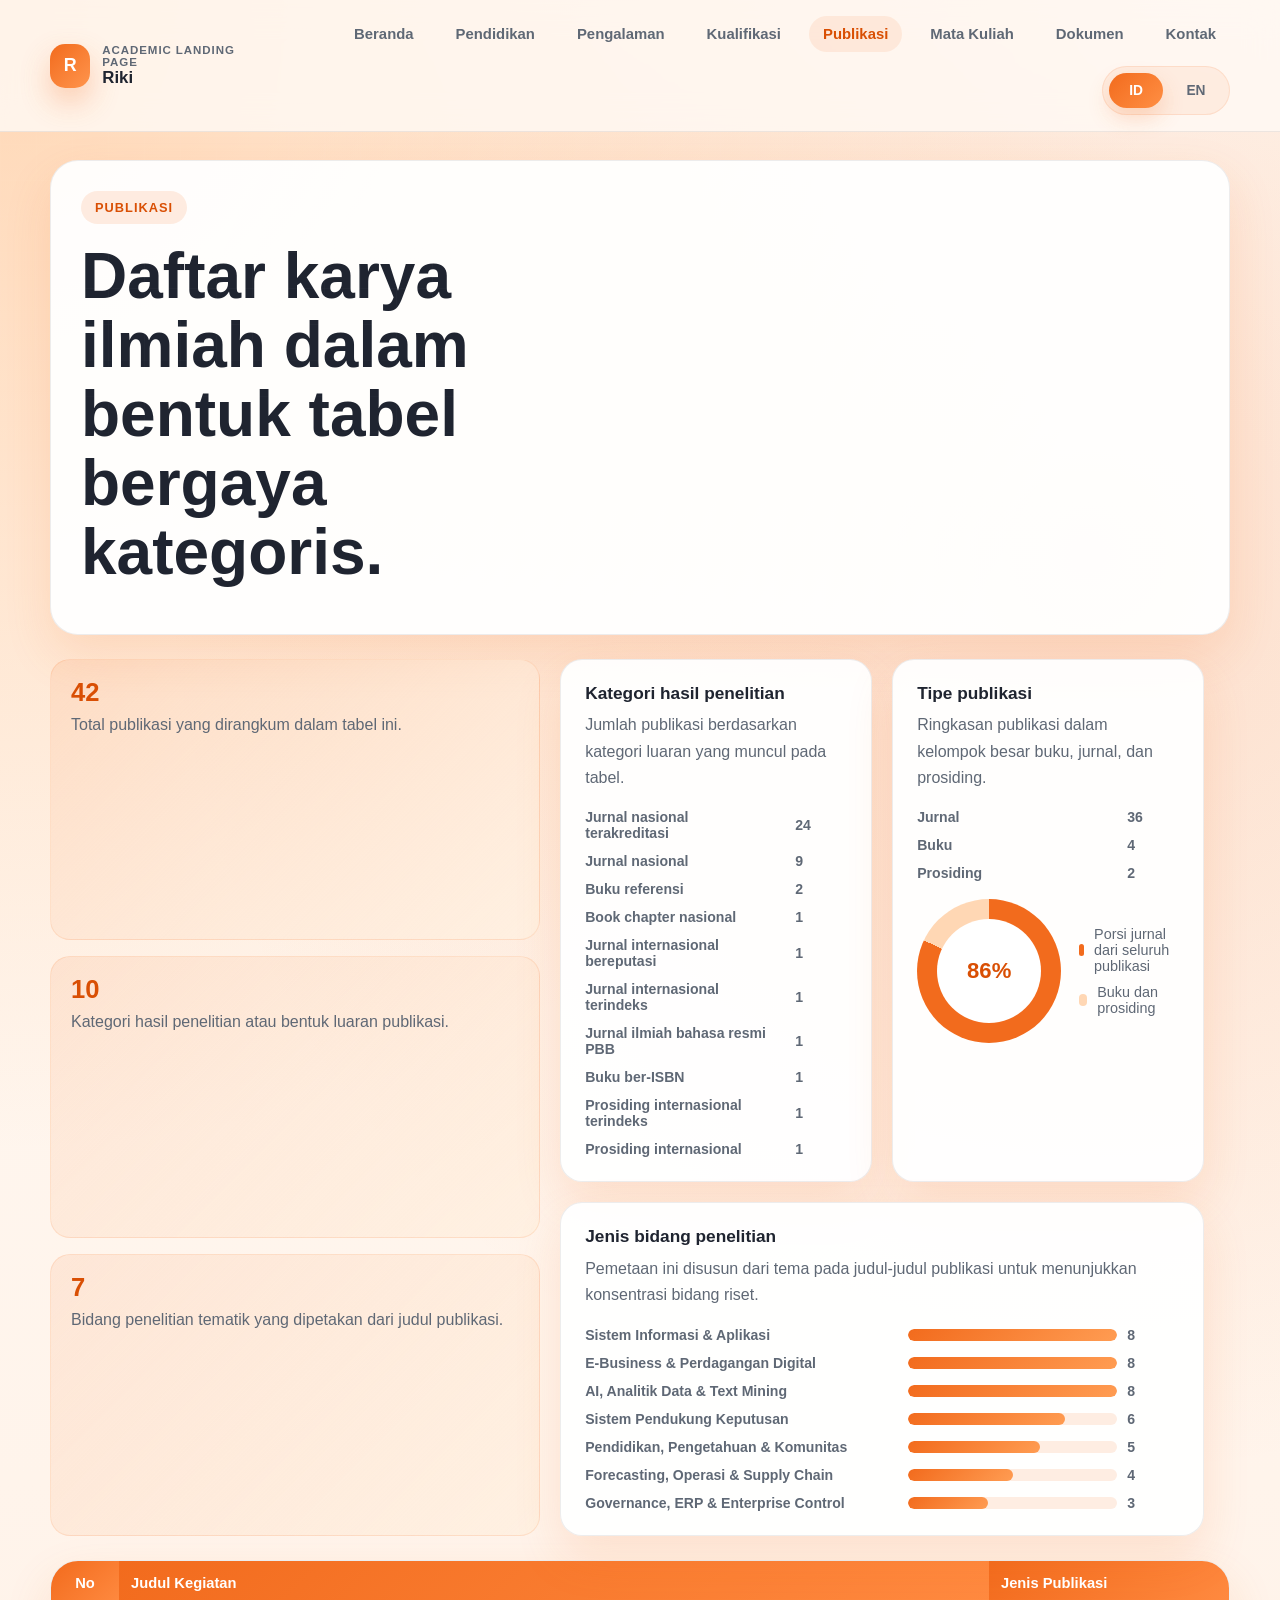
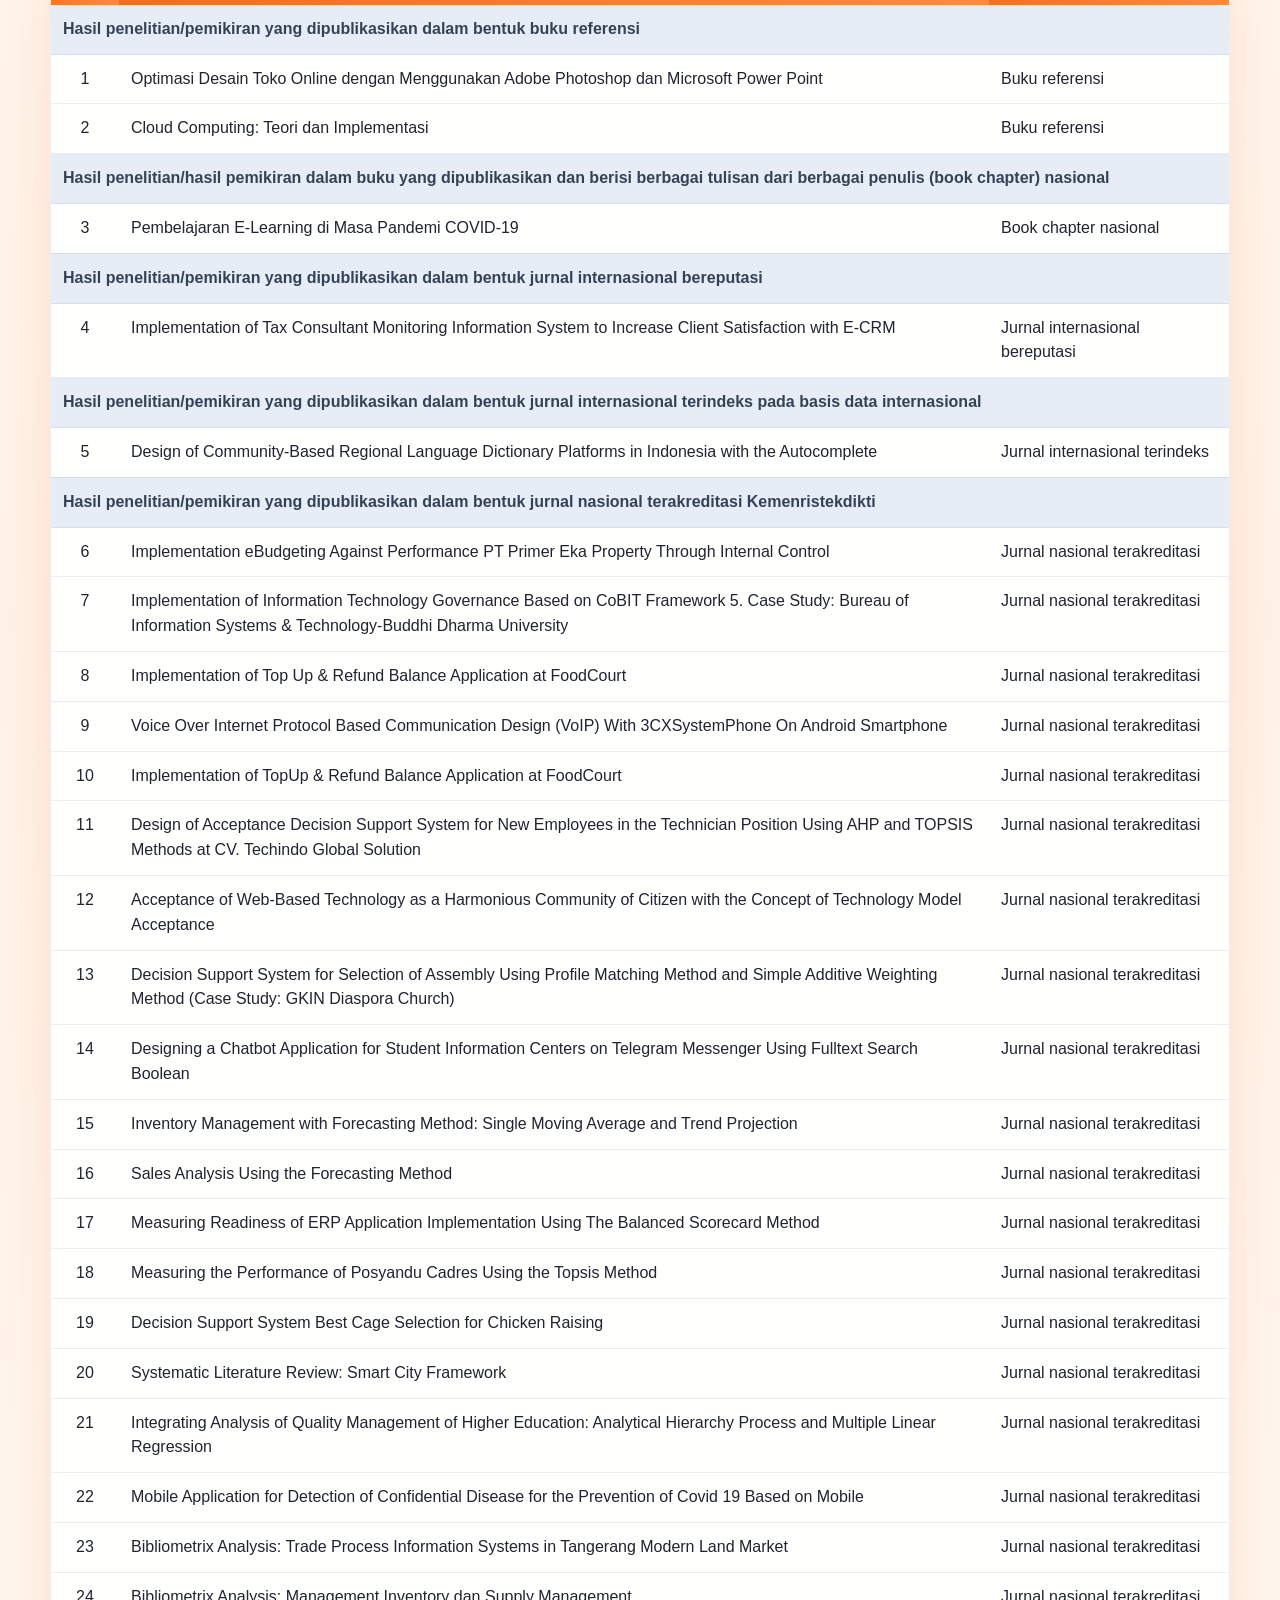
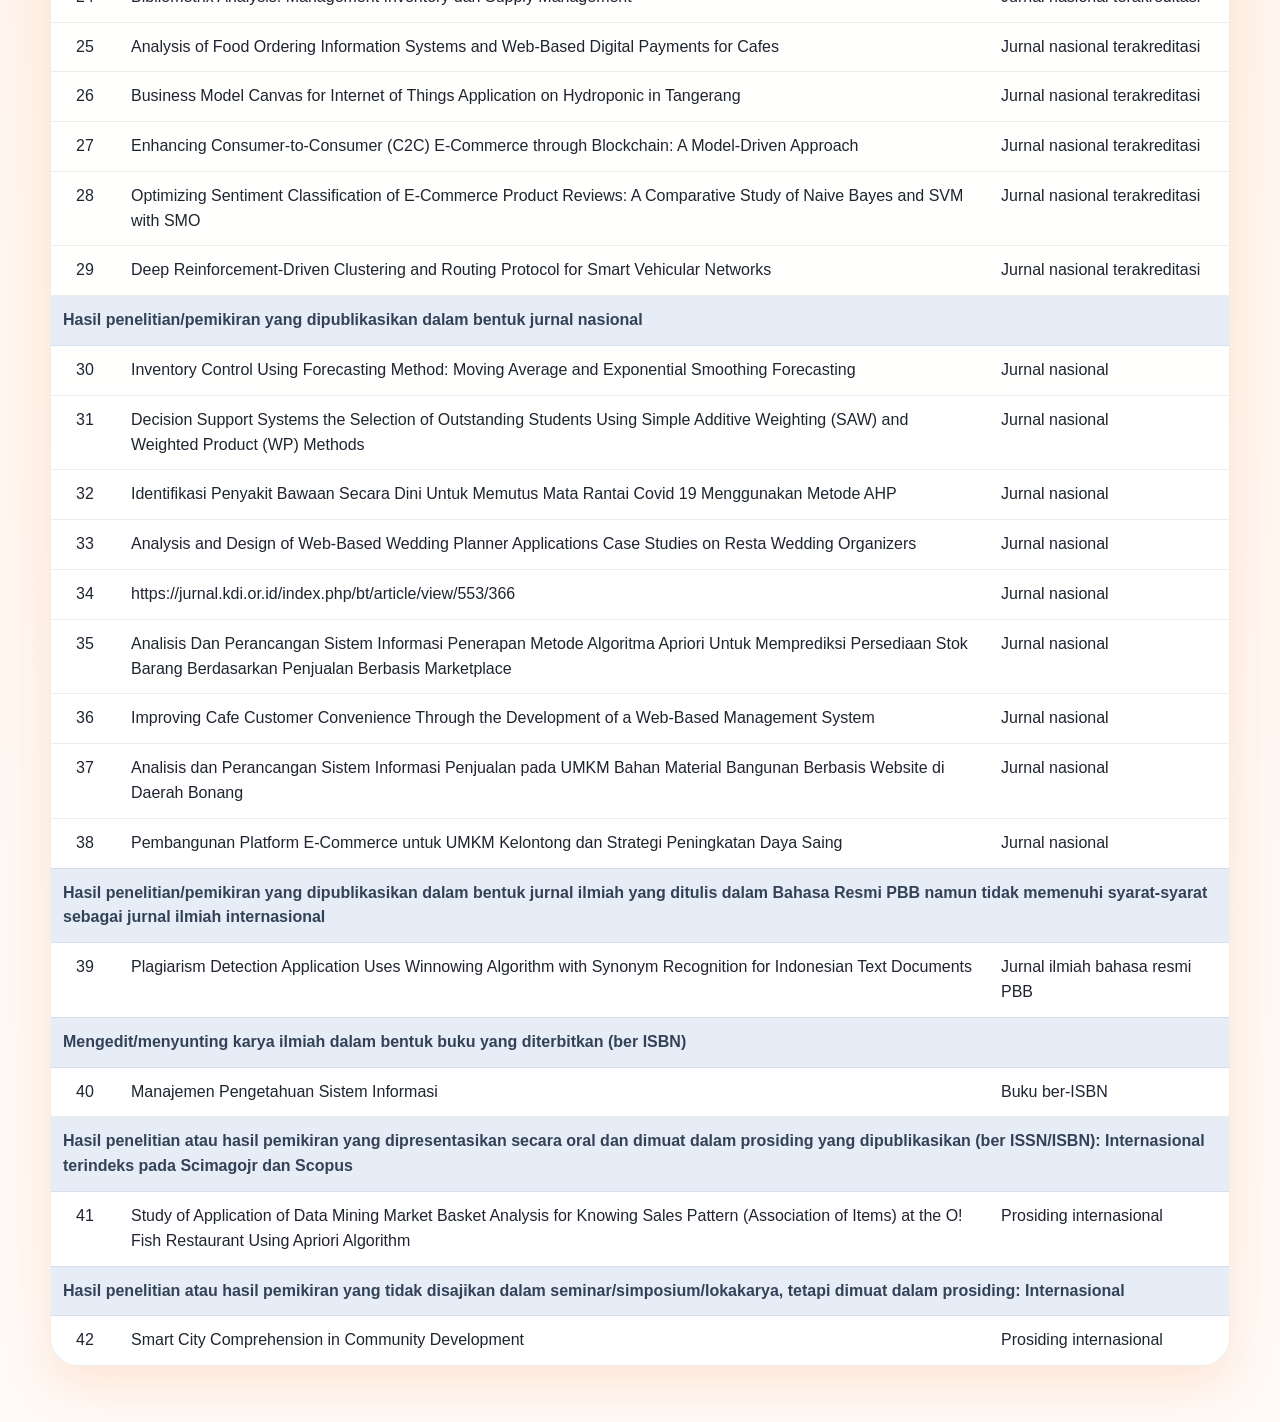
==== commit f45ad7f9: "Update publikasi.html" ====
--- a/publikasi.html
+++ b/publikasi.html
@@ -39,7 +39,7 @@
       <span class="eyebrow"><span class="lang-id">Publikasi</span><span class="lang-en">Publications</span></span>
       <h1><span class="lang-id">Daftar karya ilmiah dalam bentuk tabel bergaya kategoris.</span><span class="lang-en">Scientific works listed in a categorized table format.</span></h1>
       <p>
-        <span class="lang-id">Halaman ini dibuat mengikuti pola tabel seperti contoh yang Anda kirim: ada baris kategori, penomoran, dan judul kegiatan yang dikelompokkan per jenis publikasi.</span>
+        <span class="lang-id"></span>
         <span class="lang-en">This page follows the table pattern from your example: category rows, numbering, and activity titles grouped by publication type.</span>
       </p>
     </section>
--- a/site.css
+++ b/site.css
@@ -756,6 +756,7 @@
 }
 
 .access-card {
+  position: relative;
   width: min(100%, 460px);
   padding: 32px;
   border-radius: var(--radius-xl);
@@ -779,6 +780,28 @@
   display: grid;
   gap: 12px;
   margin-top: 22px;
+}
+
+.access-dismiss {
+  position: absolute;
+  top: 16px;
+  right: 16px;
+  width: 42px;
+  height: 42px;
+  display: grid;
+  place-items: center;
+  border: 0;
+  border-radius: 999px;
+  background: rgba(242, 107, 29, 0.12);
+  color: var(--orange-deep);
+  font: inherit;
+  font-size: 1.4rem;
+  font-weight: 700;
+  cursor: pointer;
+}
+
+.access-dismiss:hover {
+  background: rgba(242, 107, 29, 0.2);
 }
 
 .access-label {
@@ -804,6 +827,14 @@
 }
 
 .access-button {
+  width: 100%;
+}
+
+.access-close {
+  width: 100%;
+}
+
+.access-close {
   width: 100%;
 }
 
